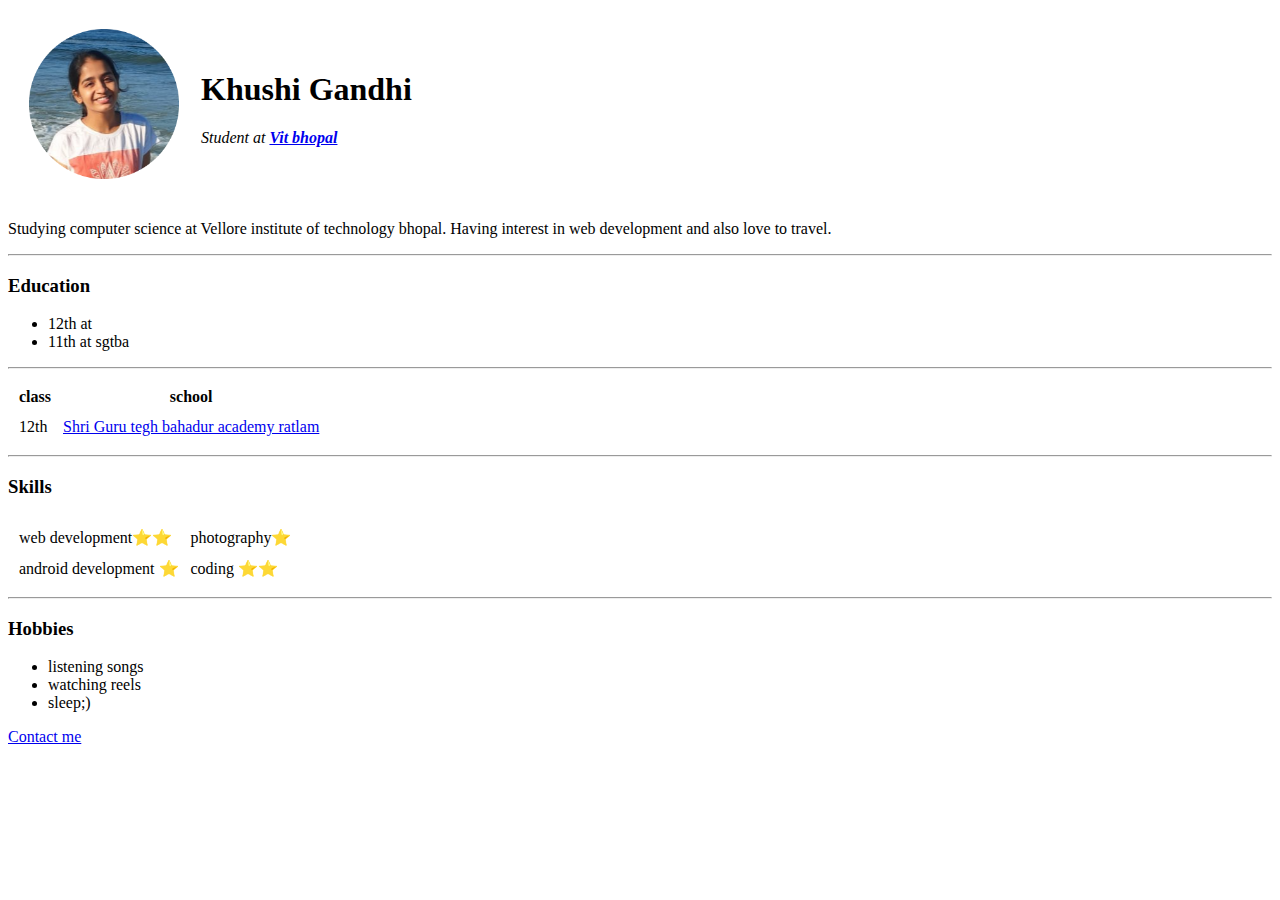
==== index.html @ 9fc25126 "Add initial cv website files" ====
<!DOCTYPE html>
<html lang="en">
<head>
    <meta charset="UTF-8">
    <meta http-equiv="X-UA-Compatible" content="IE=edge">
    <meta name="viewport" content="width=device-width, initial-scale=1.0">
    <title>Khushi's personal site</title>
    <style>
        img{
            height: 150px;
        }
    </style>

</head>
<body>
    <table cellspacing="20">
        <tr>
            <td>

                <img src="khushi.png" alt="">
                
            </td>
            <td>

                <h1>Khushi Gandhi</h1>
                <em>
                    <p>Student at <strong><a href="https://vitbhopal.ac.in/">Vit bhopal</a></strong>  </p>
            
                </em>
            </td>
        </tr>
    </table>
    <p>
        Studying computer science at Vellore institute of technology bhopal. Having interest in web development and also love to travel.
    </p>
    <hr>
    <h3>Education</h3>
    <ul>
        
        
        <li>12th at </a></li>         
        <li>11th at sgtba</li>  
              
               

    </ul>
    <hr>
    <table  cellspacing="10">

        <thead>
            <tr>
                <th>
                    class
                </th>
                <th>
                    school
                </th>
            </tr>
        </thead>
        <tbody>
            <tr>
                <td>
                    12th
                </td>
                <td>
                    <a href="http://www.sgtba.in/" target="_blank">Shri Guru tegh bahadur academy ratlam
                </td>
            </tr>
        </tbody>
    </table>
    <hr>

    <h3>
        Skills
    </h3>
    <table  cellspacing="10">
        <tr>
            <td>
                web development⭐⭐
            </td>
            <td>
                photography⭐
            </td>
        </tr>
        <tr>
            <td>
                android development ⭐
            </td>
            <td>
                coding ⭐⭐
            </td>
        </tr>
    </table>
<hr>
    <h3>Hobbies</h3>
    <ul>
        <li>listening songs</li>        
        <li>watching reels</li> 
        <li>sleep;)</li>       
               

    </ul>
    <a href="contactinfo.html" target="_blank">Contact me</a>

    
</body>
</html>
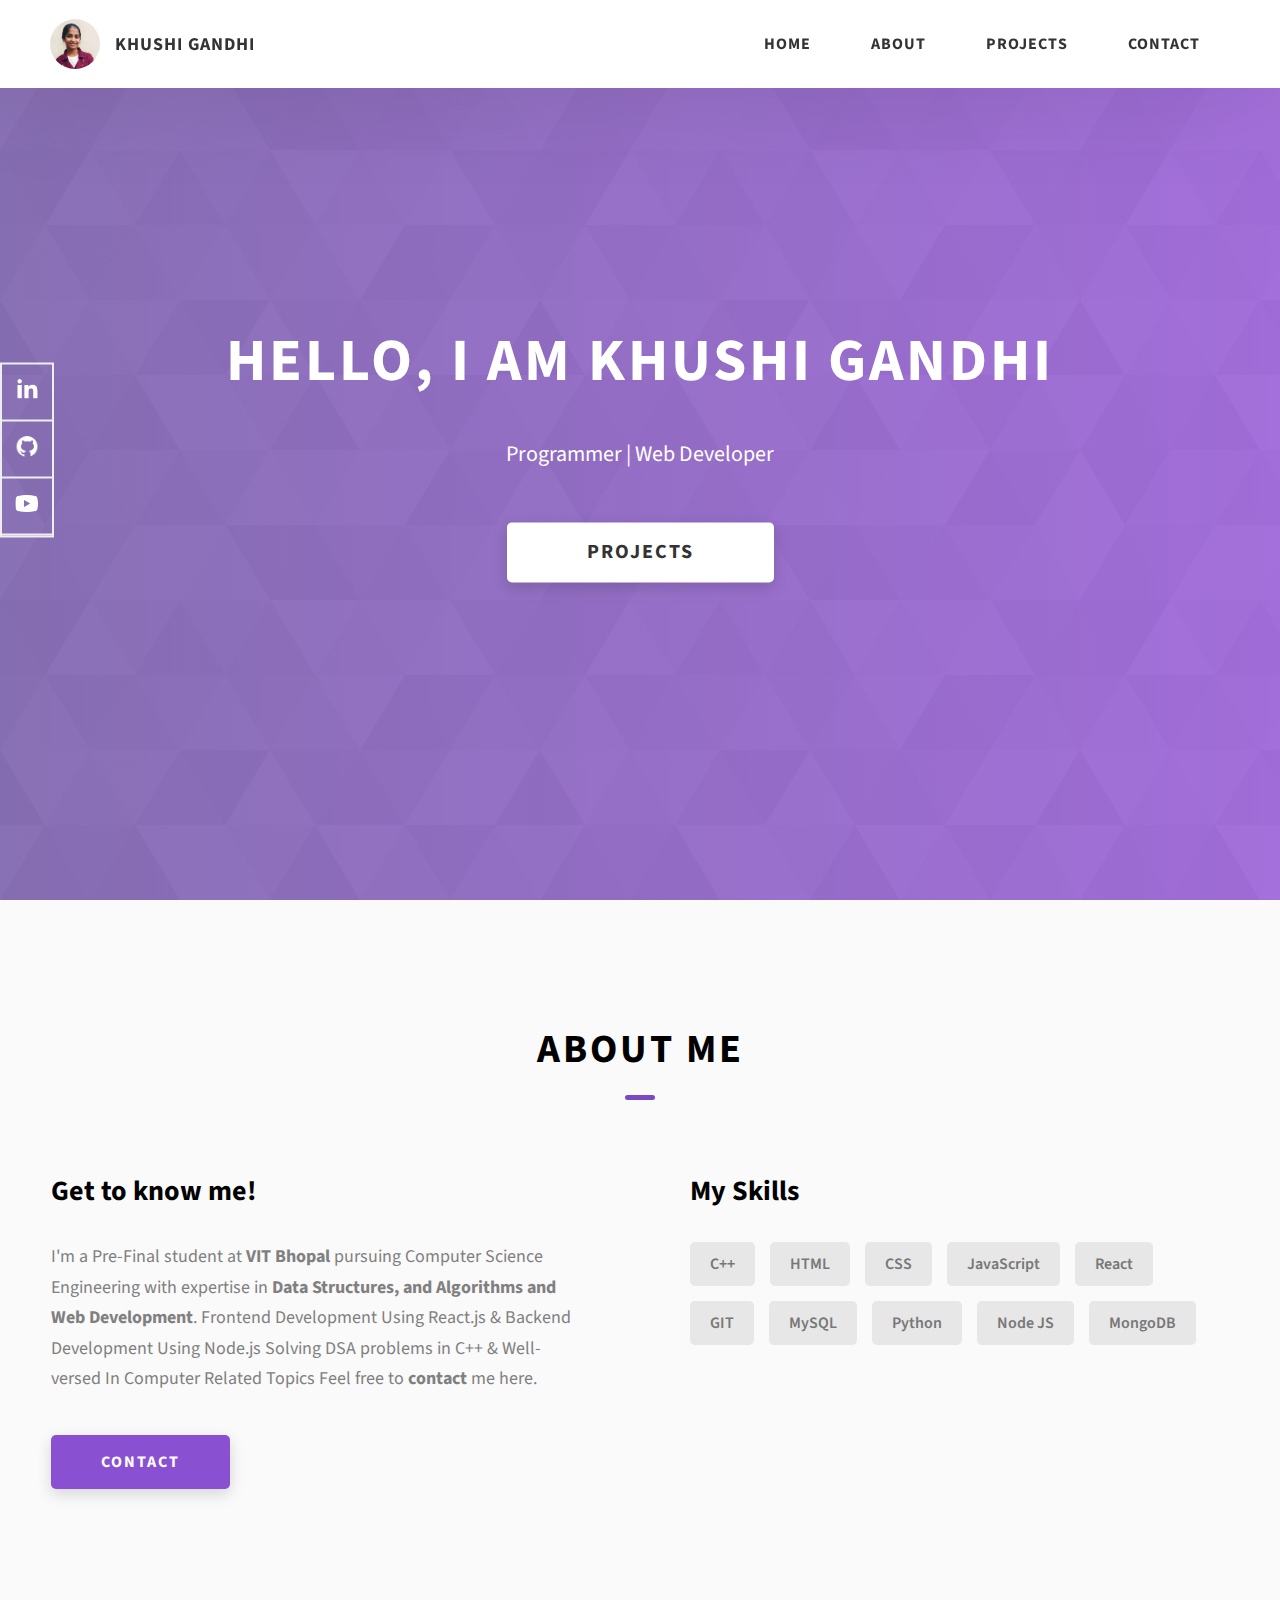
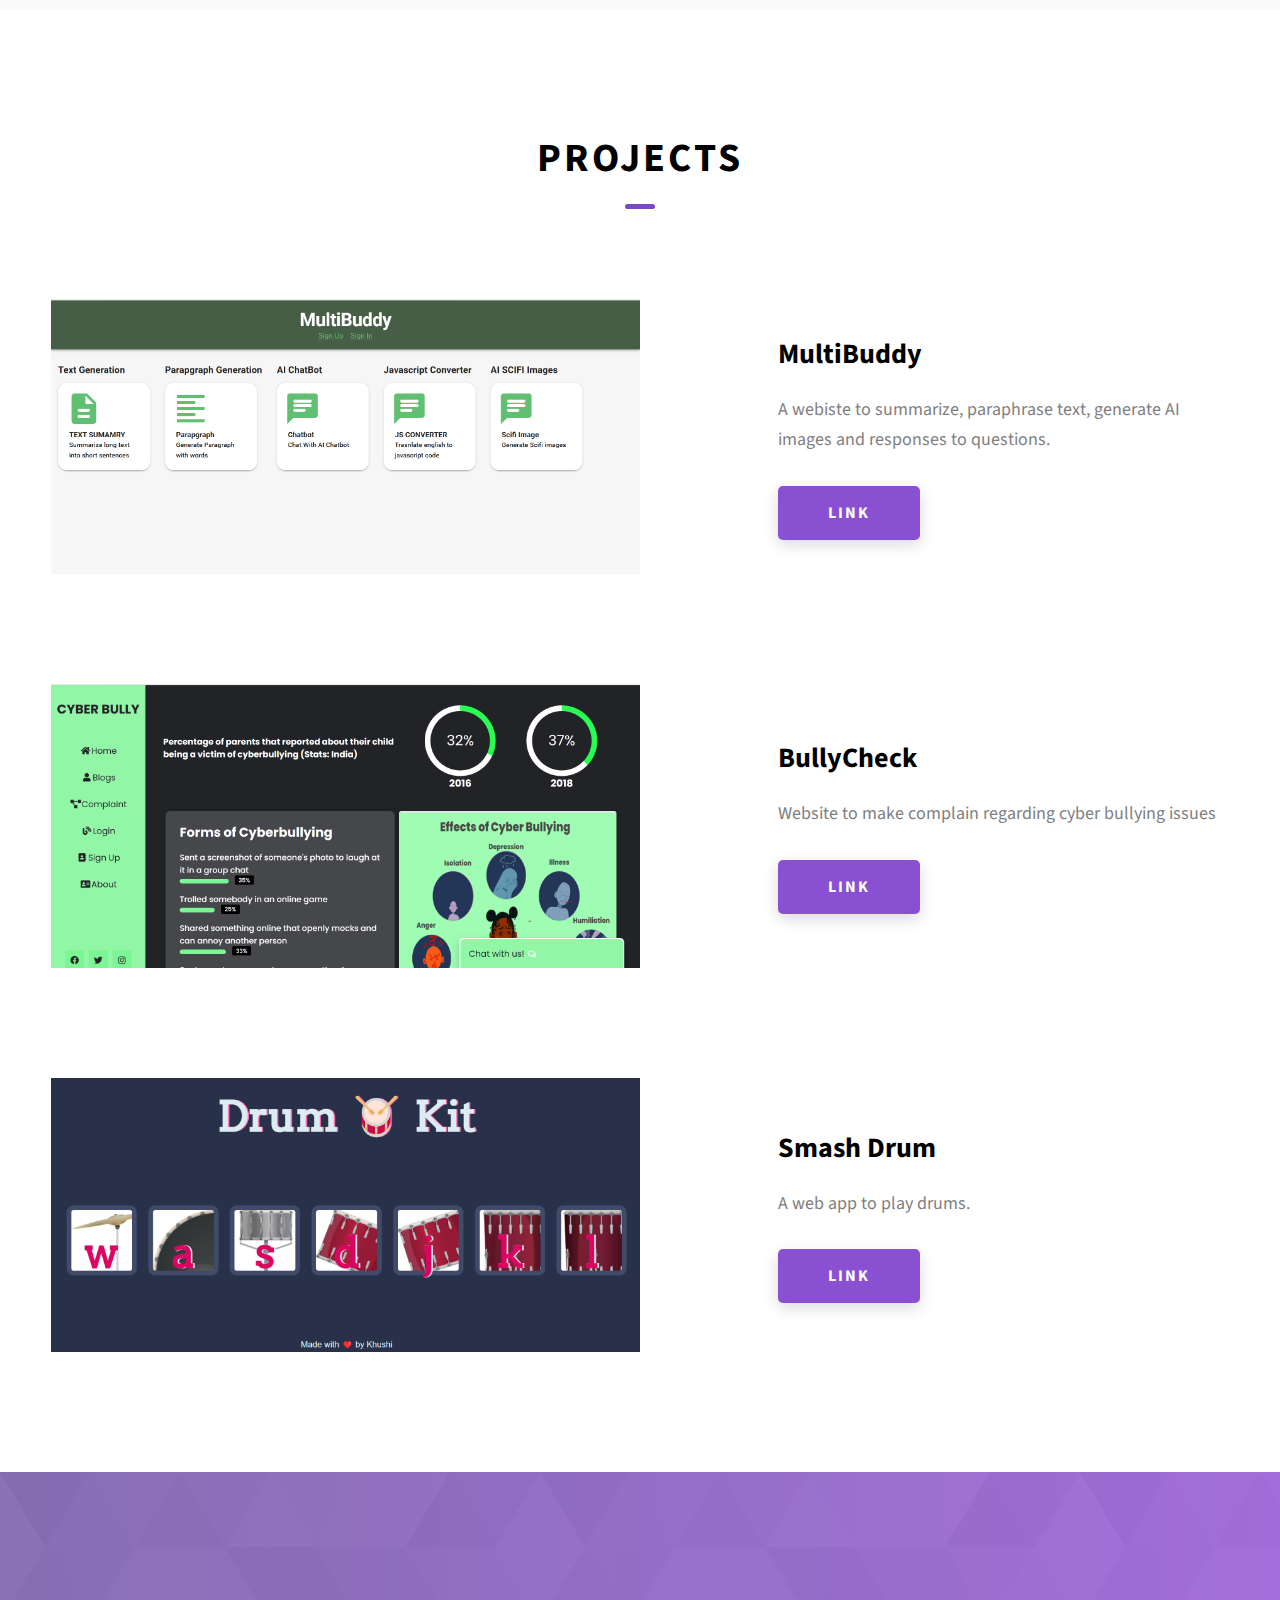
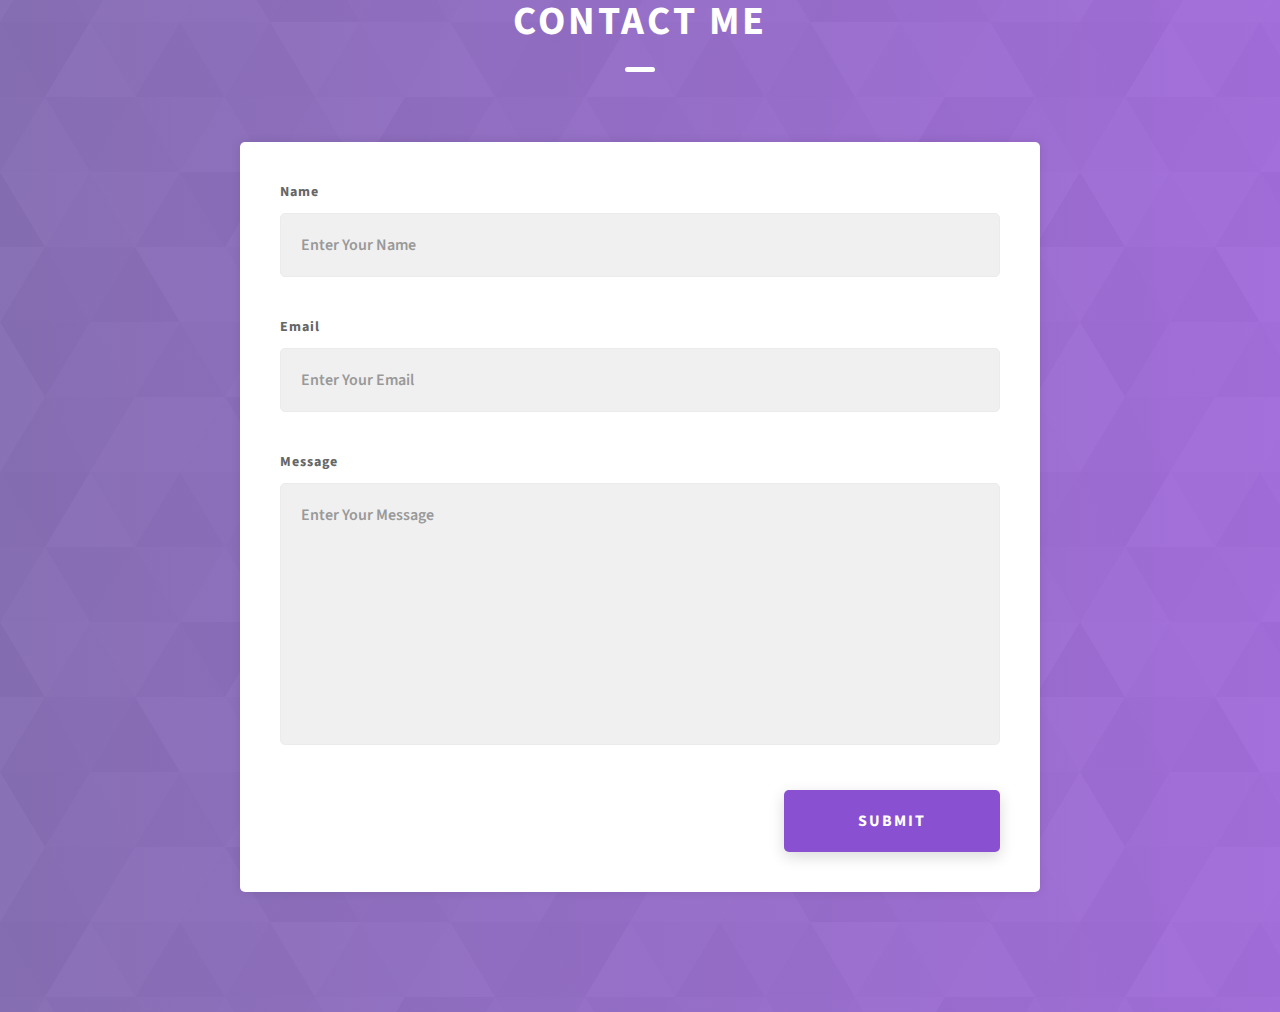
==== commit 72cfcd9d: "." ====
--- a/index.html
+++ b/index.html
@@ -1,107 +1,263 @@
-<!DOCTYPE html>
-<html lang="en">
-<head>
-    <meta charset="UTF-8">
-    <meta http-equiv="X-UA-Compatible" content="IE=edge">
-    <meta name="viewport" content="width=device-width, initial-scale=1.0">
-    <title>Khushi's personal site</title>
-    <style>
-        img{
-            height: 150px;
-        }
-    </style>
-
-</head>
-<body>
-    <table cellspacing="20">
-        <tr>
-            <td>
-
-                <img src="khushi.png" alt="">
-                
-            </td>
-            <td>
-
-                <h1>Khushi Gandhi</h1>
-                <em>
-                    <p>Student at <strong><a href="https://vitbhopal.ac.in/">Vit bhopal</a></strong>  </p>
-            
-                </em>
-            </td>
-        </tr>
-    </table>
-    <p>
-        Studying computer science at Vellore institute of technology bhopal. Having interest in web development and also love to travel.
-    </p>
-    <hr>
-    <h3>Education</h3>
-    <ul>
-        
-        
-        <li>12th at </a></li>         
-        <li>11th at sgtba</li>  
-              
-               
-
-    </ul>
-    <hr>
-    <table  cellspacing="10">
-
-        <thead>
-            <tr>
-                <th>
-                    class
-                </th>
-                <th>
-                    school
-                </th>
-            </tr>
-        </thead>
-        <tbody>
-            <tr>
-                <td>
-                    12th
-                </td>
-                <td>
-                    <a href="http://www.sgtba.in/" target="_blank">Shri Guru tegh bahadur academy ratlam
-                </td>
-            </tr>
-        </tbody>
-    </table>
-    <hr>
-
-    <h3>
-        Skills
-    </h3>
-    <table  cellspacing="10">
-        <tr>
-            <td>
-                web development⭐⭐
-            </td>
-            <td>
-                photography⭐
-            </td>
-        </tr>
-        <tr>
-            <td>
-                android development ⭐
-            </td>
-            <td>
-                coding ⭐⭐
-            </td>
-        </tr>
-    </table>
-<hr>
-    <h3>Hobbies</h3>
-    <ul>
-        <li>listening songs</li>        
-        <li>watching reels</li> 
-        <li>sleep;)</li>       
-               
-
-    </ul>
-    <a href="contactinfo.html" target="_blank">Contact me</a>
-
-    
-</body>
+<!DOCTYPE html>
+<html lang="en">
+
+<head>
+  <meta charset="UTF-8" />
+  <meta name="viewport" content="width=device-width, initial-scale=1.0" />
+  <meta http-equiv="X-UA-Compatible" content="ie=edge" />
+  <title>Khushi Gandhi | Portfolio</title>
+  <meta name="description" content="Portfolio Template for Developer" />
+
+  <link rel="stylesheet" href="css/style.css" />
+
+  <link rel="preconnect" href="https://fonts.googleapis.com" />
+  <link rel="preconnect" href="https://fonts.gstatic.com" crossorigin />
+  <link href="https://fonts.googleapis.com/css2?family=Source+Sans+Pro:wght@400;600;700;900&display=swap"
+    rel="stylesheet" />
+</head>
+
+<body>
+  <header class="header">
+    <div class="header__content">
+      <div class="header__logo-container">
+        <div class="header__logo-img-cont">
+          <img src="./assets/jpeg/khushigandhi.jpg" alt="Logo Image" class="header__logo-img" />
+        </div>
+        <span class="header__logo-sub">Khushi Gandhi</span>
+      </div>
+      <div class="header__main">
+        <ul class="header__links">
+          <li class="header__link-wrapper">
+            <a href="./index.html" class="header__link"> Home </a>
+          </li>
+          <li class="header__link-wrapper">
+            <a href="./index.html#about" class="header__link">About </a>
+          </li>
+          <li class="header__link-wrapper">
+            <a href="./index.html#projects" class="header__link">
+              Projects
+            </a>
+          </li>
+          <li class="header__link-wrapper">
+            <a href="./index.html#contact" class="header__link"> Contact </a>
+          </li>
+        </ul>
+        <div class="header__main-ham-menu-cont">
+          <img src="./assets/svg/ham-menu.svg" alt="hamburger menu" class="header__main-ham-menu" />
+          <img src="./assets/svg/ham-menu-close.svg" alt="hamburger menu close"
+            class="header__main-ham-menu-close d-none" />
+        </div>
+      </div>
+    </div>
+    <div class="header__sm-menu">
+      <div class="header__sm-menu-content">
+        <ul class="header__sm-menu-links">
+          <li class="header__sm-menu-link">
+            <a href="./index.html"> Home </a>
+          </li>
+
+          <li class="header__sm-menu-link">
+            <a href="./index.html#about"> About </a>
+          </li>
+
+          <li class="header__sm-menu-link">
+            <a href="./index.html#projects"> Projects </a>
+          </li>
+
+          <li class="header__sm-menu-link">
+            <a href="./index.html#contact"> Contact </a>
+          </li>
+        </ul>
+      </div>
+    </div>
+  </header>
+  <section class="home-hero">
+    <div class="home-hero__content">
+      <h1 class="heading-primary">Hello, I am Khushi Gandhi</h1>
+      <div class="home-hero__info">
+        <p class="text-primary">
+          Programmer | Web Developer
+        </p>
+      </div>
+      <div class="home-hero__cta">
+        <a href="./#projects" class="btn btn--bg">Projects</a>
+      </div>
+    </div>
+    <div class="home-hero__socials">
+      <div class="home-hero__social">
+        <a href="https://www.linkedin.com/in/khushi-gandhi-56602a213/" class="home-hero__social-icon-link" target="_blank">
+          <img src="./assets/png/linkedin-ico.png" alt="icon" class="home-hero__social-icon" />
+        </a>
+      </div>
+      <div class="home-hero__social">
+        <a href="https://github.com/KhushiGandhi26" class="home-hero__social-icon-link" target="_blank">
+          <img src="./assets/png/github-ico.png" alt="icon" class="home-hero__social-icon" />
+        </a>
+      </div>
+      <div class="home-hero__social">
+        <a href="#" class="home-hero__social-icon-link">
+          <img src="./assets/png/yt-ico.png" alt="icon" class="home-hero__social-icon" />
+        </a>
+      </div>
+
+    </div>
+    
+  </section>
+  <section id="about" class="about sec-pad">
+    <div class="main-container">
+      <h2 class="heading heading-sec heading-sec__mb-med">
+        <span class="heading-sec__main">About Me</span>
+        <!-- <span class="heading-sec__sub">
+           
+        </span> -->
+      </h2>
+      <div class="about__content">
+        <div class="about__content-main">
+          <h3 class="about__content-title">Get to know me!</h3>
+          <div class="about__content-details">
+            <p class="about__content-details-para">
+              I'm a Pre-Final student at <strong>VIT Bhopal</strong> pursuing Computer Science Engineering with expertise in <strong>Data Structures, and Algorithms and Web Development</strong>. Frontend Development Using React.js & Backend Development Using Node.js Solving DSA problems in C++ & Well-versed In Computer Related Topics
+              Feel free to
+              <strong>contact</strong> me here.
+            </p>
+            <!-- <p class="about__content-details-para"></p> -->
+          </div>
+          <a href="./#contact" class="btn btn--med btn--theme dynamicBgClr">Contact</a>
+        </div>
+        <div class="about__content-skills">
+          <h3 class="about__content-title">My Skills</h3>
+          <div class="skills">
+            <div class="skills__skill">C++</div>
+            <div class="skills__skill">HTML</div>
+            <div class="skills__skill">CSS</div>
+            <div class="skills__skill">JavaScript</div>
+            <div class="skills__skill">React</div>
+            <div class="skills__skill">GIT</div>
+            <div class="skills__skill">MySQL</div>
+            <div class="skills__skill">Python</div>
+            <div class="skills__skill">Node JS</div>
+            <div class="skills__skill">MongoDB</div>
+          </div>
+        </div>
+      </div>
+    </div>
+  </section>
+  <section id="projects" class="projects sec-pad">
+    <div class="main-container">
+      <h2 class="heading heading-sec heading-sec__mb-bg">
+        <span class="heading-sec__main">Projects</span>
+      </h2>
+
+      <div class="projects__content">
+        <div class="projects__row">
+          <div class="projects__row-img-cont">
+            <img src="./assets/png/multi-buddy.png" alt="Software Screenshot" class="projects__row-img"
+              loading="lazy" />
+          </div>
+          <div class="projects__row-content">
+            <h3 class="projects__row-content-title">MultiBuddy</h3>
+            <p class="projects__row-content-desc">
+              A webiste to summarize, paraphrase text, generate AI images and responses to questions.
+            </p>
+            <a href="https://github.com/KhushiGandhi26/Multi-Buddy" class="btn btn--med btn--theme dynamicBgClr" target="_blank">Link</a>
+          </div>
+        </div>
+        <div class="projects__row">
+          <div class="projects__row-img-cont">
+            <img src="./assets/png/cyberbully.png" alt="Software Screenshot" class="projects__row-img"
+              loading="lazy" />
+          </div>
+          <div class="projects__row-content">
+            <h3 class="projects__row-content-title">BullyCheck</h3>
+            <p class="projects__row-content-desc">
+              Website to make complain regarding cyber bullying issues
+            </p>
+            <a href="https://github.com/KhushiGandhi26/BullyCheck-Portal" class="btn btn--med btn--theme dynamicBgClr" target="_blank">Link</a>
+          </div>
+        </div>
+        <div class="projects__row">
+          <div class="projects__row-img-cont">
+            <img src="./assets/png/smashdrum.png" alt="Software Screenshot" class="projects__row-img"
+              loading="lazy" />
+          </div>
+          <div class="projects__row-content">
+            <h3 class="projects__row-content-title">Smash Drum</h3>
+            <p class="projects__row-content-desc">
+              A web app to play drums.
+            </p>
+            <a href="https://github.com/KhushiGandhi26/SmashDrum" class="btn btn--med btn--theme dynamicBgClr" target="_blank">Link</a>
+          </div>
+        </div>
+      </div>
+    </div>
+  </section>
+  <section id="contact" class="contact sec-pad dynamicBg">
+    <div class="main-container">
+      <h2 class="heading heading-sec heading-sec__mb-med">
+        <span class="heading-sec__main heading-sec__main--lt">Contact Me</span>
+        <!-- <span class="heading-sec__sub heading-sec__sub--lt">
+          
+        </span> -->
+      </h2>
+      <div class="contact__form-container">
+        <form action="#" class="contact__form">
+          <div class="contact__form-field">
+            <label class="contact__form-label" for="name">Name</label>
+            <input required placeholder="Enter Your Name" type="text" class="contact__form-input" name="name"
+              id="name" />
+          </div>
+          <div class="contact__form-field">
+            <label class="contact__form-label" for="email">Email</label>
+            <input required placeholder="Enter Your Email" type="text" class="contact__form-input" name="email"
+              id="email" />
+          </div>
+          <div class="contact__form-field">
+            <label class="contact__form-label" for="message">Message</label>
+            <textarea required cols="30" rows="10" class="contact__form-input" placeholder="Enter Your Message"
+              name="message" id="message"></textarea>
+          </div>
+          <button type="submit" class="btn btn--theme contact__btn">
+            Submit
+          </button>
+        </form>
+      </div>
+    </div>
+  </section>
+  <!-- <footer class="main-footer">
+    <div class="main-container">
+      <div class="main-footer__upper">
+        <div class="main-footer__row main-footer__row-1">
+          <h2 class="heading heading-sm main-footer__heading-sm">
+            <span>Social</span>
+          </h2>
+          <div class="main-footer__social-cont">
+            <a target="_blank" rel="noreferrer" href="#">
+              <img class="main-footer__icon" src="./assets/png/linkedin-ico.png" alt="icon" />
+            </a>
+            <a target="_blank" rel="noreferrer" href="#">
+              <img class="main-footer__icon" src="./assets/png/github-ico.png" alt="icon" />
+            </a>
+            <a target="_blank" rel="noreferrer" href="#">
+              <img class="main-footer__icon" src="./assets/png/twitter-ico.png" alt="icon" />
+            </a>
+            <a target="_blank" rel="noreferrer" href="#">
+              <img class="main-footer__icon" src="./assets/png/yt-ico.png" alt="icon" />
+            </a>
+            <a target="_blank" rel="noreferrer" href="#">
+              <img class="main-footer__icon main-footer__icon--mr-none" src="./assets/png/insta-ico.png" alt="icon" />
+            </a>
+          </div>
+        </div>
+        <div class="main-footer__row main-footer__row-2">
+          <h4 class="heading heading-sm text-lt">Khushi Gandhi</h4>
+          <p class="main-footer__short-desc">
+          </p>
+        </div>
+      </div>
+    </div>
+  </footer> -->
+
+  <script src="./index.js"></script>
+</body>
+
 </html>--- a/css/style.css
+++ b/css/style.css
@@ -0,0 +1,708 @@
+/*
+0 - 600px:      Phone
+600 - 900px:    Tablet portrait
+900 - 1200px:   Tablet landscape
+[1200 - 1800] is where our normal styles apply
+1800px + :      Big desktop
+$breakpoint arguement choices:
+- phone
+- tab-port
+- tab-land
+- big-desktop
+
+Inside media queries 1em is always 16px i.e 1em = 16px at every screen size only inside media queries
+*/
+*,
+*::after,
+*::before {
+  margin: 0;
+  padding: 0;
+  box-sizing: inherit;
+  font-family: inherit; }
+
+html {
+  font-size: 62.5%;
+  scroll-behavior: smooth; }
+  @media only screen and (max-width: 75em) {
+    html {
+      font-size: 59%; } }
+  @media only screen and (max-width: 56.25em) {
+    html {
+      font-size: 56%; } }
+  @media only screen and (min-width: 112.5em) {
+    html {
+      font-size: 65%; } }
+
+body {
+  box-sizing: border-box;
+  position: relative;
+  line-height: 1.5;
+  font-family: sans-serif;
+  overflow-x: hidden;
+  overflow-y: scroll;
+  font-family: 'Source Sans Pro', sans-serif; }
+
+a {
+  text-decoration: none;
+  color: inherit; }
+
+li {
+  list-style: none; }
+
+input:focus,
+button:focus,
+a:focus,
+textarea:focus {
+  outline: none; }
+
+button {
+  border: none;
+  cursor: pointer; }
+
+textarea {
+  resize: none; }
+
+.heading-primary {
+  font-size: 6rem;
+  text-transform: uppercase;
+  letter-spacing: 3px;
+  text-align: center; }
+  @media only screen and (max-width: 37.5em) {
+    .heading-primary {
+      font-size: 4.5rem; } }
+
+.heading-sec__mb-bg {
+  margin-bottom: 11rem; }
+  @media only screen and (max-width: 56.25em) {
+    .heading-sec__mb-bg {
+      margin-bottom: 8rem; } }
+
+.heading-sec__mb-med {
+  margin-bottom: 9rem; }
+  @media only screen and (max-width: 56.25em) {
+    .heading-sec__mb-med {
+      margin-bottom: 8rem; } }
+
+.heading-sec__main {
+  display: block;
+  font-size: 4rem;
+  text-transform: uppercase;
+  letter-spacing: 1px;
+  letter-spacing: 3px;
+  text-align: center;
+  margin-bottom: 3.5rem;
+  position: relative; }
+  .heading-sec__main--lt {
+    color: #fff; }
+    .heading-sec__main--lt::after {
+      content: '';
+      background: #fff !important; }
+  .heading-sec__main::after {
+    content: '';
+    position: absolute;
+    top: calc(100% + 1.5rem);
+    height: 5px;
+    width: 3rem;
+    background: #7a49c4;
+    left: 50%;
+    transform: translateX(-50%);
+    border-radius: 5px; }
+    @media only screen and (max-width: 37.5em) {
+      .heading-sec__main::after {
+        top: calc(100% + 1.2rem); } }
+
+.heading-sec__sub {
+  display: block;
+  text-align: center;
+  color: #777;
+  font-size: 2rem;
+  font-weight: 500;
+  max-width: 80rem;
+  margin: auto;
+  line-height: 1.6; }
+  @media only screen and (max-width: 37.5em) {
+    .heading-sec__sub {
+      font-size: 1.8rem; } }
+  .heading-sec__sub--lt {
+    color: #eee; }
+
+.heading-sm {
+  font-size: 2.2rem;
+  text-transform: uppercase;
+  letter-spacing: 1px; }
+
+.main-container {
+  max-width: 120rem;
+  margin: auto;
+  width: 92%; }
+
+.btn {
+  background: #fff;
+  color: #333;
+  text-transform: uppercase;
+  letter-spacing: 2px;
+  display: inline-block;
+  font-weight: 700;
+  border-radius: 5px;
+  box-shadow: 0 5px 15px 0 rgba(0, 0, 0, 0.15);
+  transition: transform .3s; }
+  .btn:hover {
+    transform: translateY(-3px); }
+  .btn--bg {
+    padding: 1.5rem 8rem;
+    font-size: 2rem; }
+  .btn--med {
+    padding: 1.5rem 5rem;
+    font-size: 1.6rem; }
+  .btn--theme {
+    background: #8a50d2;
+    color: #fff; }
+  .btn--theme-inv {
+    color: #0062b9;
+    background: #fff;
+    border: 2px solid #0062b9;
+    box-shadow: none;
+    padding: calc(1.5rem - 2px) calc(5rem - 2px); }
+
+.sec-pad {
+  padding: 12rem 0; }
+  @media only screen and (max-width: 56.25em) {
+    .sec-pad {
+      padding: 8rem 0; } }
+
+.text-primary {
+  color: #fff;
+  font-size: 2.2rem;
+  text-align: center;
+  width: 100%;
+  line-height: 1.6; }
+  @media only screen and (max-width: 37.5em) {
+    .text-primary {
+      font-size: 2rem; } }
+
+.d-none {
+  display: none; }
+/* rgba(0, 98, 185, 0.8), rgba(0, 98, 185, 0.8) */
+.home-hero {
+  color: #fff;
+  background: linear-gradient(to right, rgba(108, 78, 163, 0.8), rgba(141, 76, 210, 0.8)), url(../../assets/svg/common-bg.svg);
+  background-position: center;
+  height: 100vh;
+  min-height: 50rem;
+  max-height: 100rem;
+  position: relative; }
+  @media only screen and (max-width: 37.5em) {
+    .home-hero {
+      height: unset;
+      min-height: unset; } }
+  .home-hero__socials {
+    position: absolute;
+    top: 50%;
+    border: 2px solid #eee;
+    border-left: 2px solid #eee;
+    transform: translateY(-50%); }
+    @media only screen and (max-width: 56.25em) {
+      .home-hero__socials {
+        display: none; } }
+  .home-hero__mouse-scroll-cont {
+    position: absolute;
+    bottom: 4%;
+    left: 50%;
+    transform: translateX(-50%); }
+    @media only screen and (max-width: 37.5em) {
+      .home-hero__mouse-scroll-cont {
+        display: none; } }
+  .home-hero__social {
+    width: 5rem; }
+  .home-hero__social-icon-link {
+    width: 100%;
+    display: block;
+    padding: 1.2rem;
+    border-bottom: 2px solid #eee;
+    transition: background .3s; }
+    .home-hero__social-icon-link:hover {
+      background: rgba(255, 255, 255, 0.1); }
+    .home-hero__social-icon-link--bd-none {
+      border-bottom: 0; }
+  .home-hero__social-icon {
+    width: 100%; }
+  .home-hero__content {
+    position: absolute;
+    top: 50%;
+    left: 50%;
+    transform: translate(-50%, -50%);
+    max-width: 90rem;
+    width: 92%; }
+    @media only screen and (max-width: 37.5em) {
+      .home-hero__content {
+        padding: 19rem 0 13rem 0;
+        margin: auto;
+        position: static;
+        transform: translate(0, 0); } }
+  .home-hero__info {
+    margin: 3rem auto 0 auto;
+    max-width: 80rem; }
+  .home-hero__cta {
+    margin-top: 5rem;
+    text-align: center; }
+
+.about {
+  background: #fafafa; }
+  .about__content {
+    display: grid;
+    grid-template-columns: 1fr 1fr;
+    grid-gap: 10rem; }
+    @media only screen and (max-width: 56.25em) {
+      .about__content {
+        grid-template-columns: 1fr;
+        grid-gap: 8rem; } }
+    .about__content-title {
+      font-weight: 700;
+      font-size: 2.8rem;
+      margin-bottom: 3rem; }
+      @media only screen and (max-width: 37.5em) {
+        .about__content-title {
+          font-size: 2.4rem; } }
+    .about__content-details-para {
+      font-size: 1.8rem;
+      color: grey;
+      max-width: 60rem;
+      line-height: 1.7;
+      margin-bottom: 1rem; }
+      .about__content-details-para--hl {
+        font-weight: 700;
+        margin: 0 3px; }
+      .about__content-details-para:last-child {
+        margin-bottom: 4rem; }
+
+.projects__row {
+  display: grid;
+  grid-template-columns: 1.5fr 1fr;
+  grid-gap: 5rem;
+  margin-bottom: 11rem; }
+  @media only screen and (max-width: 56.25em) {
+    .projects__row {
+      grid-template-columns: 1fr;
+      grid-gap: 2rem;
+      margin-bottom: 8rem; } }
+  @media only screen and (max-width: 56.25em) {
+    .projects__row {
+      text-align: center; } }
+  .projects__row:last-child {
+    margin-bottom: 0; }
+  .projects__row-img-cont {
+    overflow: hidden; }
+  .projects__row-img {
+    width: 87%;
+    display: block;
+    object-fit: cover; }
+  .projects__row-content {
+    padding: 2rem 0;
+    display: flex;
+    justify-content: center;
+    flex-direction: column;
+    align-items: flex-start; }
+    @media only screen and (max-width: 56.25em) {
+      .projects__row-content {
+        align-items: center; } }
+    .projects__row-content-title {
+      font-weight: 700;
+      font-size: 2.8rem;
+      margin-bottom: 2rem; }
+      @media only screen and (max-width: 37.5em) {
+        .projects__row-content-title {
+          font-size: 2.4rem; } }
+    .projects__row-content-desc {
+      font-size: 1.8rem;
+      color: grey;
+      max-width: 60rem;
+      line-height: 1.7;
+      margin-bottom: 3rem; }
+      @media only screen and (max-width: 37.5em) {
+        .projects__row-content-desc {
+          font-size: 1.7rem; } }
+
+.contact {
+  background: linear-gradient(to right, rgba(108, 78, 163, 0.8), rgba(141, 76, 210, 0.8)), url(../../assets/svg/common-bg.svg);
+  background-size: cover;
+  background-position: center; }
+  .contact__form-container {
+    box-shadow: 0 0 10px rgba(0, 0, 0, 0.1);
+    background: white;
+    padding: 4rem;
+    margin-top: 6rem;
+    max-width: 80rem;
+    text-align: right;
+    width: 95%;
+    border-radius: 5px;
+    margin: 5rem auto 0 auto; }
+    @media only screen and (max-width: 37.5em) {
+      .contact__form-container {
+        padding: 3rem; } }
+  .contact__form-field {
+    margin-bottom: 4rem; }
+    @media only screen and (max-width: 37.5em) {
+      .contact__form-field {
+        margin-bottom: 3rem; } }
+  .contact__form-label {
+    color: #666;
+    font-size: 1.4rem;
+    letter-spacing: 1px;
+    font-weight: 700;
+    margin-bottom: 1rem;
+    display: block;
+    text-align: left; }
+  .contact__form-input {
+    color: #333;
+    padding: 2rem;
+    width: 100%;
+    border: 1px solid #ebebeb;
+    font-size: 1.6rem;
+    letter-spacing: 0px;
+    background: #f0f0f0;
+    border-radius: 5px;
+    font-weight: 600;
+    /* Code for Modern Browsers */
+    /* Code for WebKit, Blink, Edge */
+    /* Code for Internet Explorer 10-11 */
+    /* Code for Microsoft Edge */
+    /* Code for Mozilla Firefox 4 to 18 */
+    /* Code for Mozilla Firefox 19+ */ }
+    .contact__form-input::placeholder {
+      color: #999;
+      font-weight: 600;
+      font-size: 1.6rem; }
+    .contact__form-input::-webkit-input-placeholder {
+      color: #999;
+      font-weight: 600;
+      font-size: 1.6rem; }
+    .contact__form-input:-ms-input-placeholder {
+      color: #999;
+      font-weight: 600;
+      font-size: 1.6rem; }
+    .contact__form-input::-ms-input-placeholder {
+      color: #999;
+      font-weight: 600;
+      font-size: 1.6rem; }
+    .contact__form-input:-moz-placeholder {
+      opacity: 1;
+      color: #999;
+      font-weight: 600;
+      font-size: 1.6rem; }
+    .contact__form-input::-moz-placeholder {
+      opacity: 1;
+      color: #999;
+      font-weight: 600;
+      font-size: 1.6rem; }
+  .contact__btn {
+    width: 30%;
+    padding: 2rem 4rem;
+    font-size: 1.6rem; }
+    @media only screen and (max-width: 37.5em) {
+      .contact__btn {
+        width: 100%; } }
+
+.project-cs-hero {
+  color: #fff;
+  background: linear-gradient(to right, rgba(108, 78, 163, 0.8), rgba(141, 76, 210, 0.8)), url(../../assets/svg/common-bg.svg);
+  background-size: cover;
+  background-position: center;
+  position: relative; }
+  @media only screen and (max-width: 37.5em) {
+    .project-cs-hero {
+      height: unset;
+      min-height: unset; } }
+  .project-cs-hero__content {
+    padding: 25rem 0 17rem 0;
+    max-width: 90rem;
+    width: 92%;
+    margin: auto; }
+    @media only screen and (max-width: 37.5em) {
+      .project-cs-hero__content {
+        padding: 19rem 0 13rem 0;
+        margin: auto;
+        position: static;
+        transform: translate(0, 0); } }
+  .project-cs-hero__info {
+    margin: 3rem auto 0 auto;
+    max-width: 80rem; }
+  .project-cs-hero__cta {
+    margin-top: 5rem;
+    text-align: center; }
+
+.project-details__content {
+  padding: 8rem 0;
+  max-width: 90rem;
+  margin: auto; }
+  .project-details__content-title {
+    font-weight: 700;
+    font-size: 2.8rem;
+    margin-bottom: 3rem; }
+    @media only screen and (max-width: 37.5em) {
+      .project-details__content-title {
+        font-size: 2.4rem; } }
+
+.project-details__showcase-img-cont {
+  width: 100%;
+  margin-bottom: 6rem; }
+
+.project-details__showcase-img {
+  width: 100%; }
+
+.project-details__content-main {
+  width: 100%;
+  max-width: 70rem;
+  margin: auto; }
+
+.project-details__desc {
+  margin: 0 0 7rem 0; }
+  .project-details__desc-para {
+    font-size: 1.8rem;
+    line-height: 1.7;
+    color: grey;
+    margin-bottom: 2rem; }
+
+.project-details__tools-used {
+  margin: 0 0 7rem 0; }
+  .project-details__tools-used-list {
+    display: flex;
+    flex-wrap: wrap; }
+  .project-details__tools-used-item {
+    padding: 1rem 2rem;
+    margin-bottom: 1.5rem;
+    margin-right: 1.5rem;
+    font-size: 1.6rem;
+    background: rgba(153, 153, 153, 0.2);
+    border-radius: 5px;
+    font-weight: 600;
+    color: #777; }
+
+.project-details__links {
+  margin: 0 0; }
+  .project-details__links-btn {
+    margin-right: 2rem; }
+    @media only screen and (max-width: 37.5em) {
+      .project-details__links-btn {
+        margin-right: 0;
+        width: 70%;
+        margin-bottom: 2rem;
+        text-align: center; } }
+    .project-details__links-btn:last-child {
+      margin: 0; }
+      @media only screen and (max-width: 37.5em) {
+        .project-details__links-btn:last-child {
+          margin: 0; } }
+
+.header {
+  position: fixed;
+  width: 100%;
+  z-index: 1000;
+  background: #000;
+  background: #fff;
+  box-shadow: 0 10px 100px rgba(0, 0, 0, 0.1); }
+  .header__content {
+    display: flex;
+    align-items: center;
+    justify-content: space-between;
+    padding: 1rem 5rem; }
+    @media only screen and (max-width: 56.25em) {
+      .header__content {
+        padding: 0 2rem; } }
+  .header__logo-container {
+    display: flex;
+    align-items: center;
+    cursor: pointer;
+    color: #333;
+    transition: color .3s; }
+    .header__logo-container:hover {
+      color: #745ad2; }
+  .header__logo-img-cont {
+    width: 5rem;
+    height: 5rem;
+    border-radius: 50px;
+    overflow: hidden;
+    margin-right: 1.5rem;
+    background: #0062b9; }
+    @media only screen and (max-width: 56.25em) {
+      .header__logo-img-cont {
+        width: 4.5rem;
+        height: 4.5rem;
+        margin-right: 1.2rem; } }
+  .header__logo-img {
+    width: 100%;
+    height: 100%;
+    object-fit: cover;
+    object-position: center;
+    display: block; }
+  .header__logo-sub {
+    font-size: 1.8rem;
+    text-transform: uppercase;
+    font-weight: 700;
+    letter-spacing: 1px; }
+  .header__links {
+    display: flex; }
+    @media only screen and (max-width: 37.5em) {
+      .header__links {
+        display: none; } }
+  .header__link {
+    padding: 2.2rem 3rem;
+    display: inline-block;
+    font-size: 1.6rem;
+    color: #333;
+    text-transform: uppercase;
+    letter-spacing: 1px;
+    font-weight: 700;
+    transition: color .3s; }
+    .header__link:hover {
+      color: #745ad2; }
+    @media only screen and (max-width: 56.25em) {
+      .header__link {
+        padding: 3rem 1.8rem;
+        font-size: 1.5rem; } }
+  .header__main-ham-menu-cont {
+    display: none;
+    width: 3rem;
+    padding: 2.2rem 0; }
+    @media only screen and (max-width: 37.5em) {
+      .header__main-ham-menu-cont {
+        display: block; } }
+  .header__main-ham-menu {
+    width: 100%; }
+  .header__main-ham-menu-close {
+    width: 100%; }
+  .header__sm-menu {
+    background: #fff;
+    position: absolute;
+    width: 100%;
+    top: 100%;
+    visibility: hidden;
+    opacity: 0;
+    transition: all .3s;
+    box-shadow: 0px 5px 5px 0px rgba(0, 0, 0, 0.1);
+    -webkit-box-shadow: 0px 5px 5px 0px rgba(0, 0, 0, 0.1);
+    -moz-box-shadow: 0px 5px 5px 0px rgba(0, 0, 0, 0.1); }
+    .header__sm-menu--active {
+      visibility: hidden;
+      opacity: 0; }
+      @media only screen and (max-width: 37.5em) {
+        .header__sm-menu--active {
+          visibility: visible;
+          opacity: 1; } }
+  .header__sm-menu-link a {
+    display: block;
+    text-decoration: none;
+    padding: 2.5rem 3rem;
+    font-size: 1.6rem;
+    color: #333;
+    text-align: right;
+    border-bottom: 1px solid #eee;
+    font-weight: 700;
+    text-transform: uppercase;
+    letter-spacing: 2px;
+    transition: color .3s; }
+    .header__sm-menu-link a:hover {
+      color: #745ad2; }
+  .header__sm-menu-link:first-child a {
+    border-top: 1px solid #eee; }
+  .header__sm-menu-link-last {
+    border-bottom: 0; }
+
+.main-footer {
+  background: #000;
+  color: #fff; }
+  .main-footer__upper {
+    display: flex;
+    justify-content: space-between;
+    padding: 8rem 0; }
+    @media only screen and (max-width: 56.25em) {
+      .main-footer__upper {
+        padding: 6rem 0; } }
+    @media only screen and (max-width: 37.5em) {
+      .main-footer__upper {
+        display: block; } }
+  .main-footer__row-1 {
+    order: 2; }
+    @media only screen and (max-width: 56.25em) {
+      .main-footer__row-1 {
+        margin-bottom: 5rem; } }
+  .main-footer__row-2 {
+    width: 40%;
+    order: 1;
+    max-width: 50rem; }
+    @media only screen and (max-width: 56.25em) {
+      .main-footer__row-2 {
+        width: 100%; } }
+  .main-footer__short-desc {
+    margin-top: 2rem;
+    color: #eee;
+    font-size: 1.5rem;
+    line-height: 1.7; }
+  .main-footer__social-cont {
+    margin-top: 2rem; }
+  .main-footer__icon {
+    margin-right: 1rem;
+    width: 2.5rem; }
+    .main-footer__icon--mr-none {
+      margin-right: 0; }
+  .main-footer__lower {
+    padding: 4rem 0;
+    border-top: 1px solid #444;
+    color: #eee;
+    font-size: 1.2rem;
+    text-align: left;
+    text-align: center; }
+    .main-footer__lower a {
+      text-decoration: underline;
+      font-weight: bold;
+      margin-left: 2px; }
+    @media only screen and (max-width: 56.25em) {
+      .main-footer__lower {
+        padding: 3.5rem 0; } }
+
+.skills {
+  display: flex;
+  flex-wrap: wrap; }
+  .skills__skill {
+    padding: 1rem 2rem;
+    margin-bottom: 1.5rem;
+    margin-right: 1.5rem;
+    font-size: 1.6rem;
+    background: rgba(153, 153, 153, 0.2);
+    border-radius: 5px;
+    font-weight: 600;
+    color: #777; }
+  .skills__skill:hover{
+    background-color: #745ad2;
+    color: black ;
+  }
+
+.mouse {
+  width: 25px;
+  height: 40px;
+  border: 2px solid #eee;
+  border-radius: 60px;
+  position: relative;
+  overflow: hidden; }
+  .mouse::before {
+    content: '';
+    width: 5px;
+    height: 5px;
+    position: absolute;
+    top: 7px;
+    left: 50%;
+    transform: translateX(-50%);
+    background-color: #eee;
+    border-radius: 50%;
+    opacity: 1;
+    animation: wheel 1.3s infinite;
+    -webkit-animation: wheel 1.3s infinite; }
+
+@keyframes wheel {
+  to {
+    opacity: 0;
+    top: 27px; } }
+
+@-webkit-keyframes wheel {
+  to {
+    opacity: 0;
+    top: 27px; } }
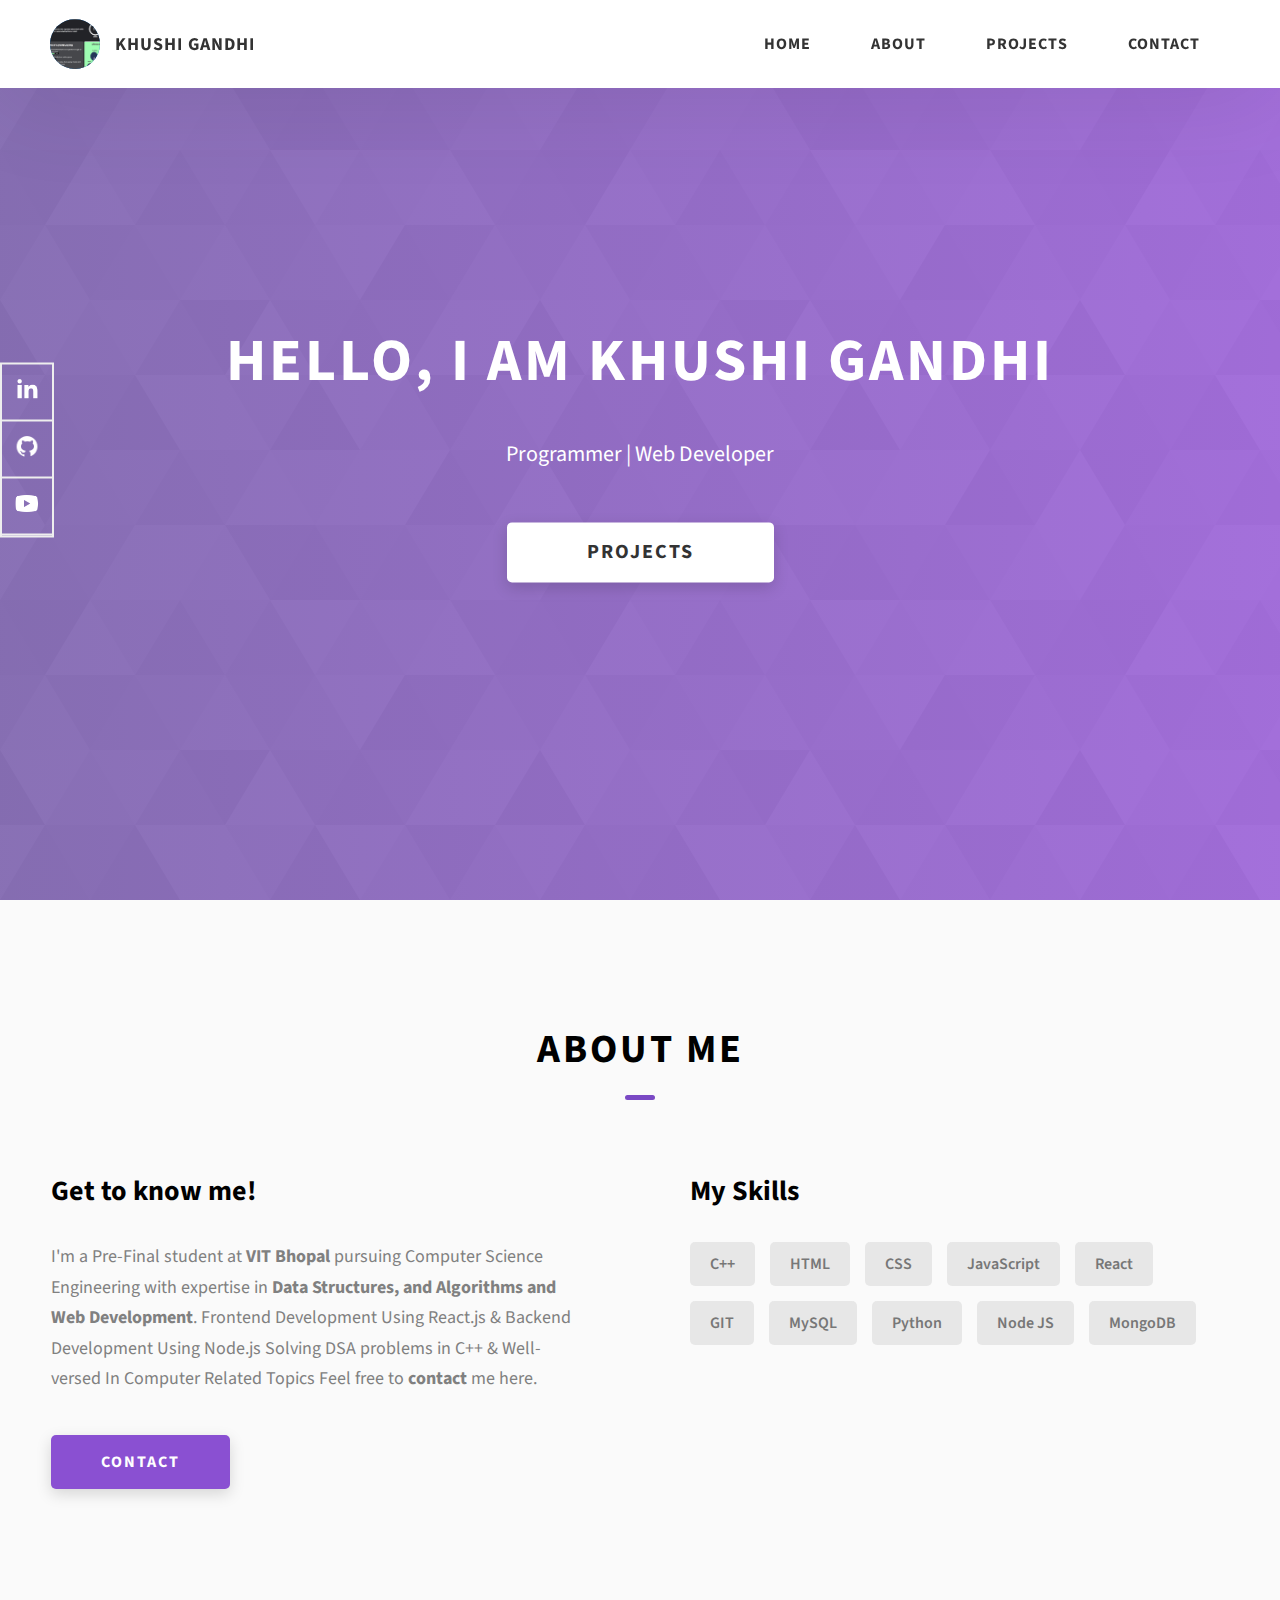
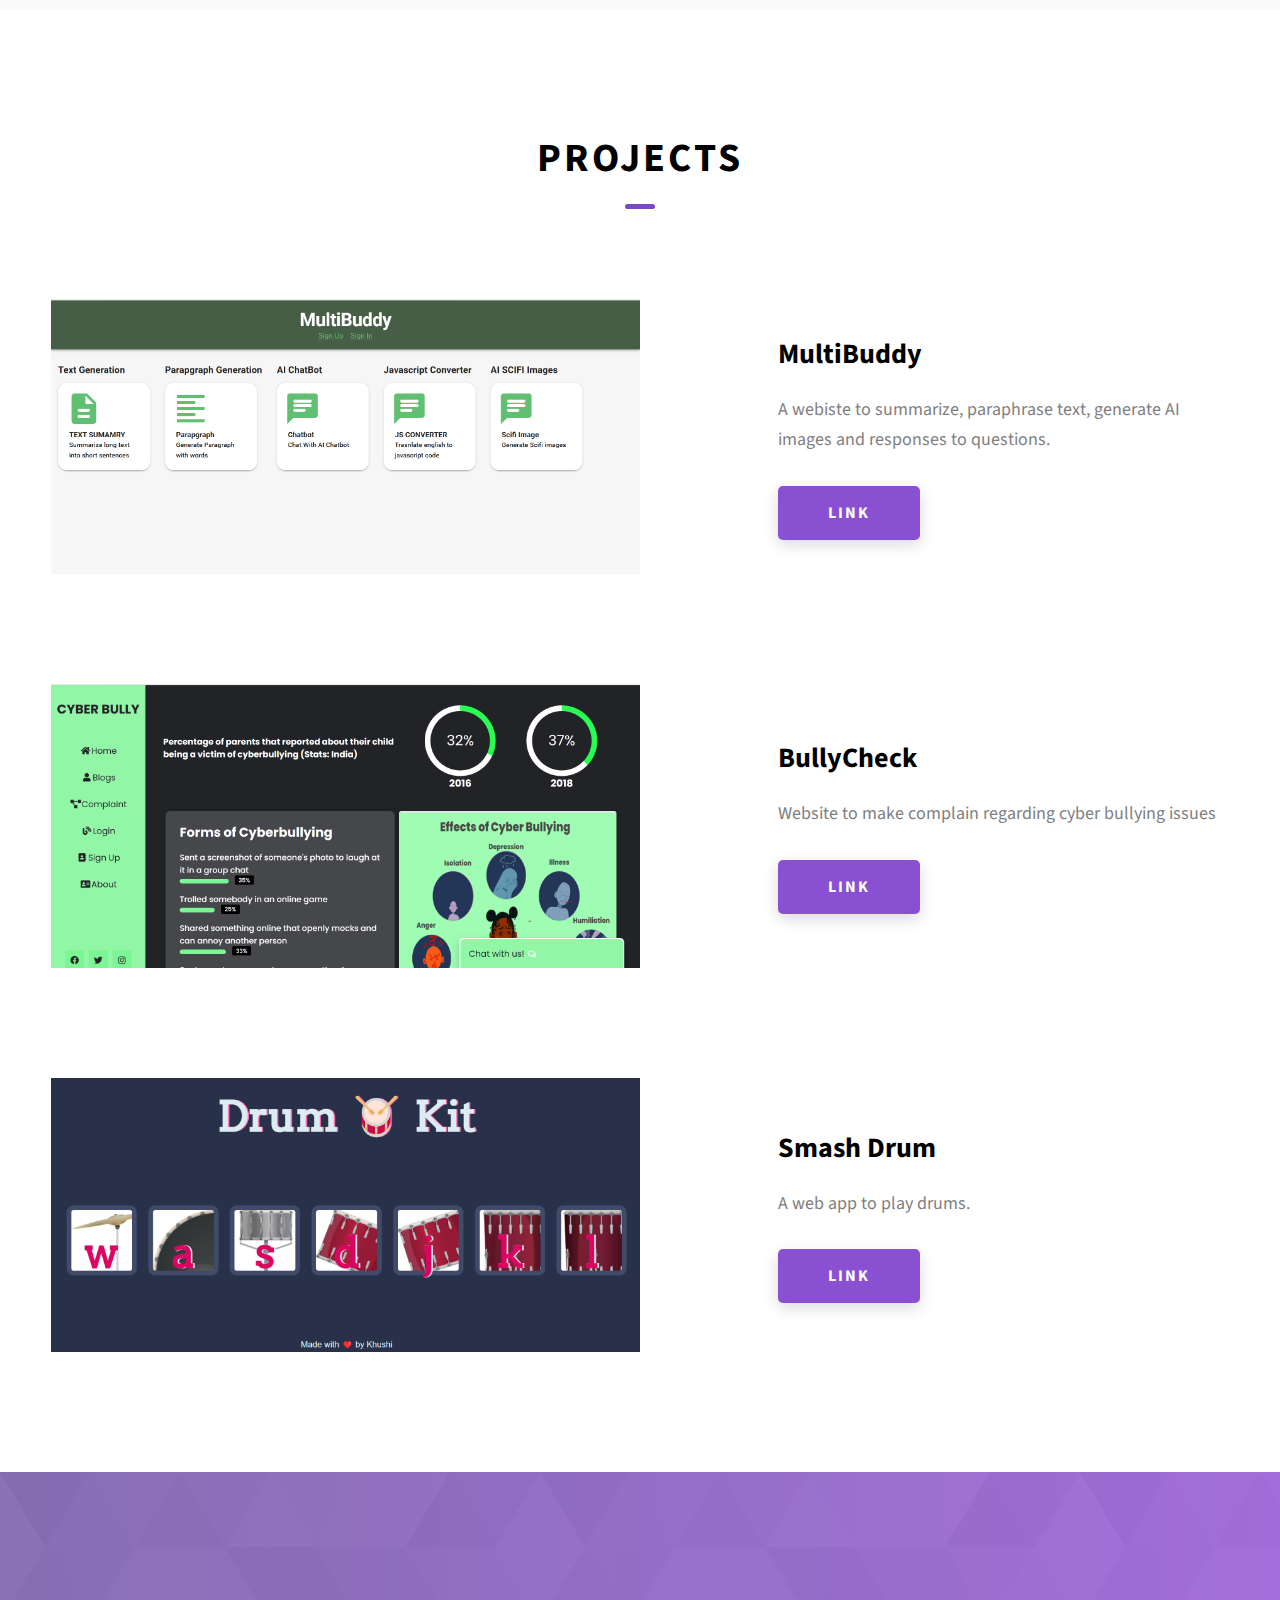
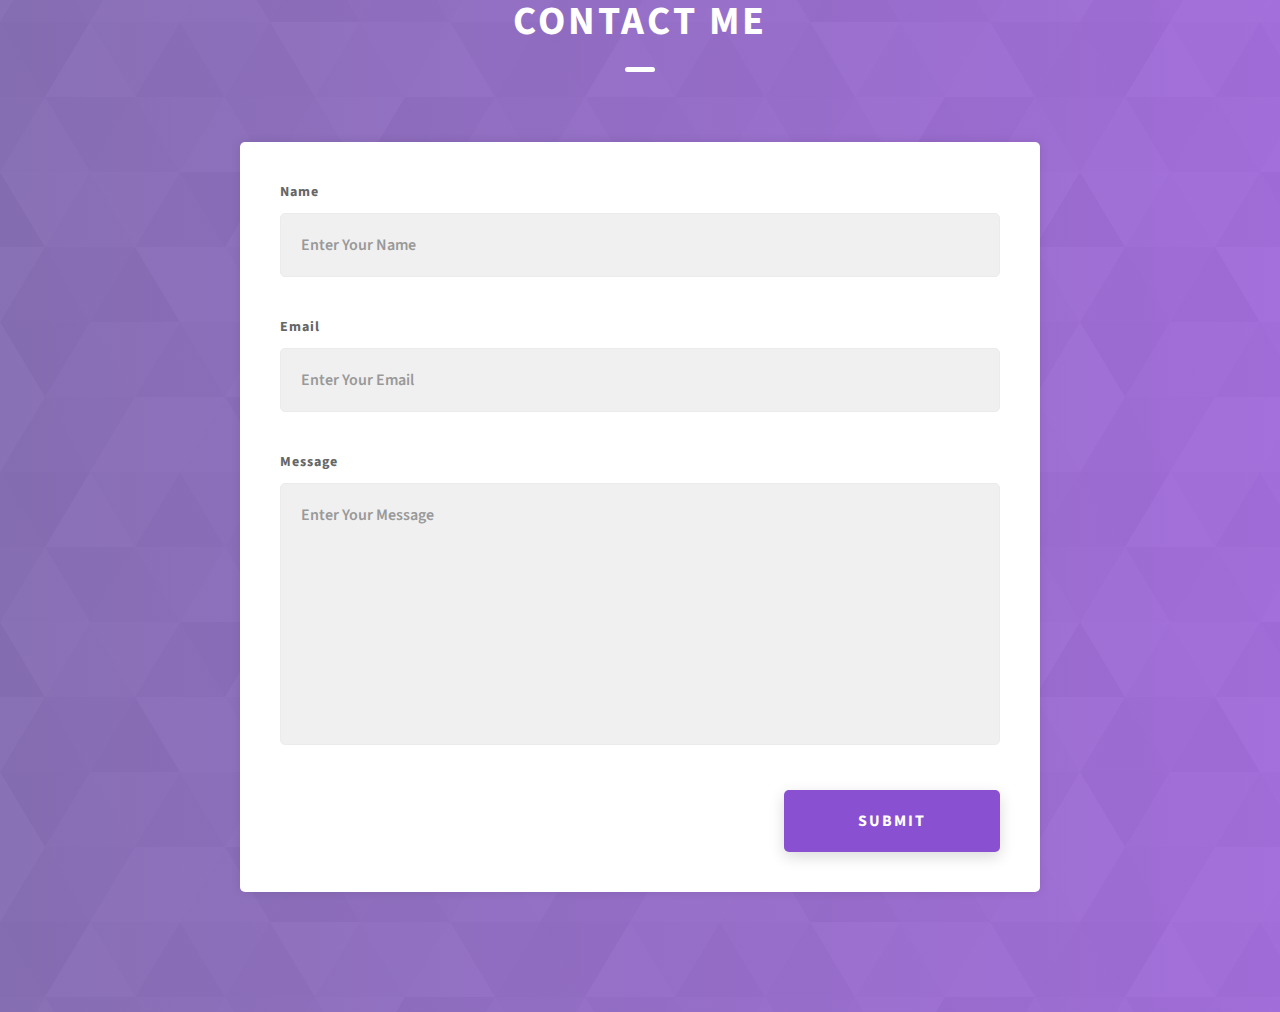
==== commit 07c3e11e: "Update index.html" ====
--- a/index.html
+++ b/index.html
@@ -21,7 +21,7 @@
     <div class="header__content">
       <div class="header__logo-container">
         <div class="header__logo-img-cont">
-          <img src="./assets/jpeg/khushigandhi.jpg" alt="Logo Image" class="header__logo-img" />
+          <img src="./assets/png/cyberbully.png" alt="Logo Image" class="header__logo-img" />
         </div>
         <span class="header__logo-sub">Khushi Gandhi</span>
       </div>
@@ -80,7 +80,7 @@
         </p>
       </div>
       <div class="home-hero__cta">
-        <a href="./#projects" class="btn btn--bg">Projects</a>
+        <a href="./index.html#projects" class="btn btn--bg">Projects</a>
       </div>
     </div>
     <div class="home-hero__socials">
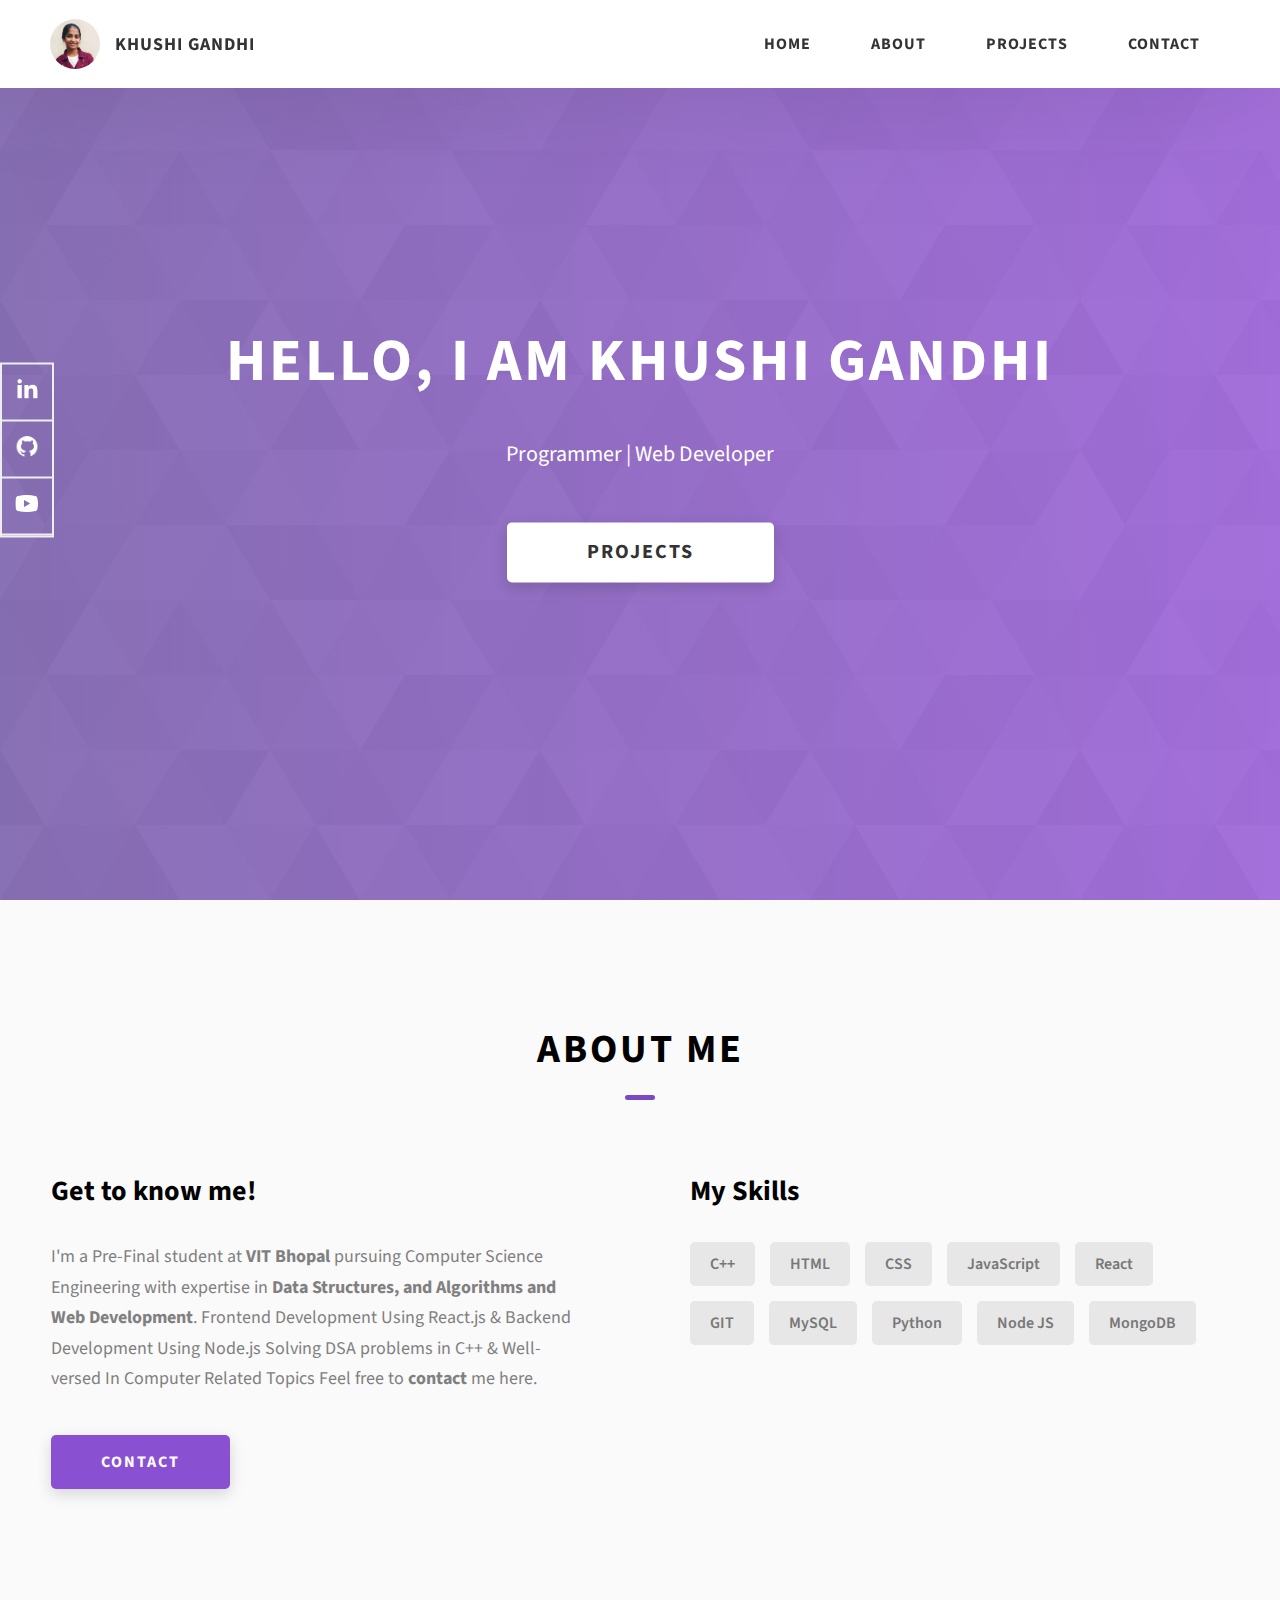
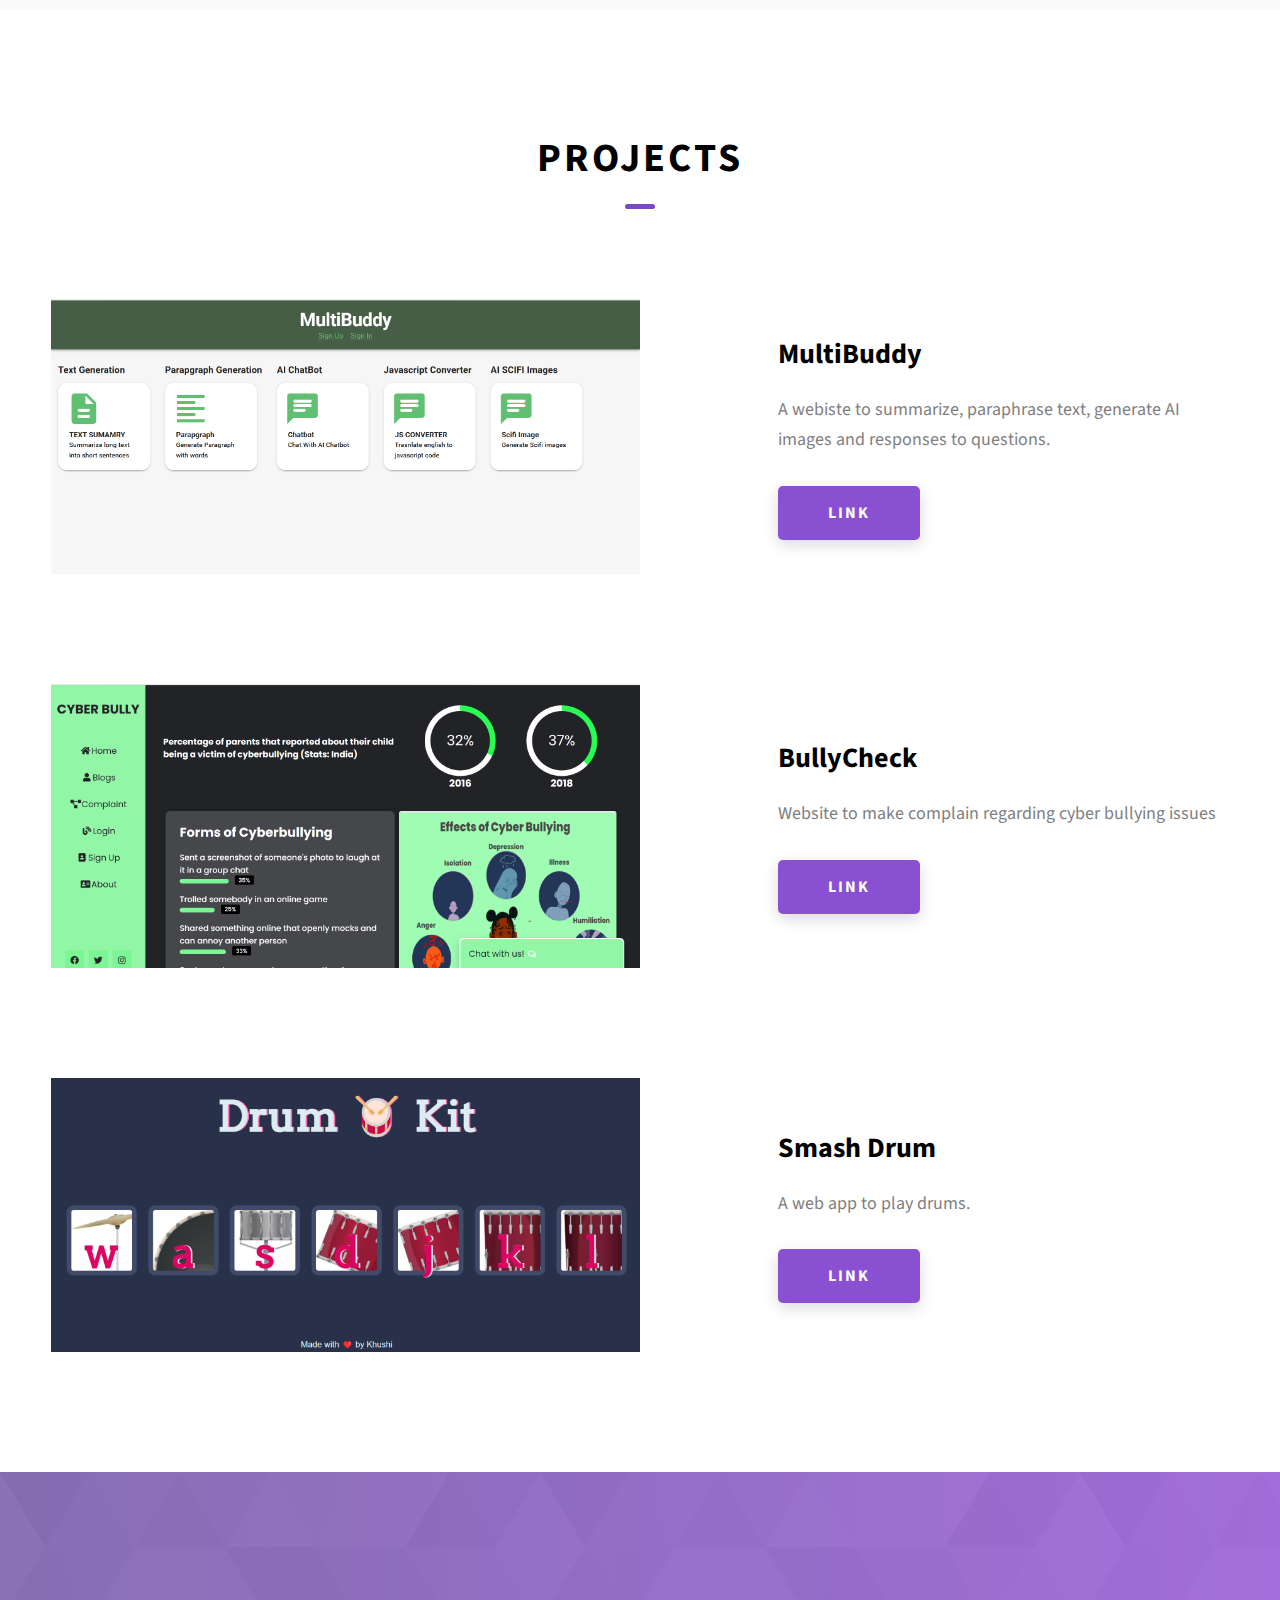
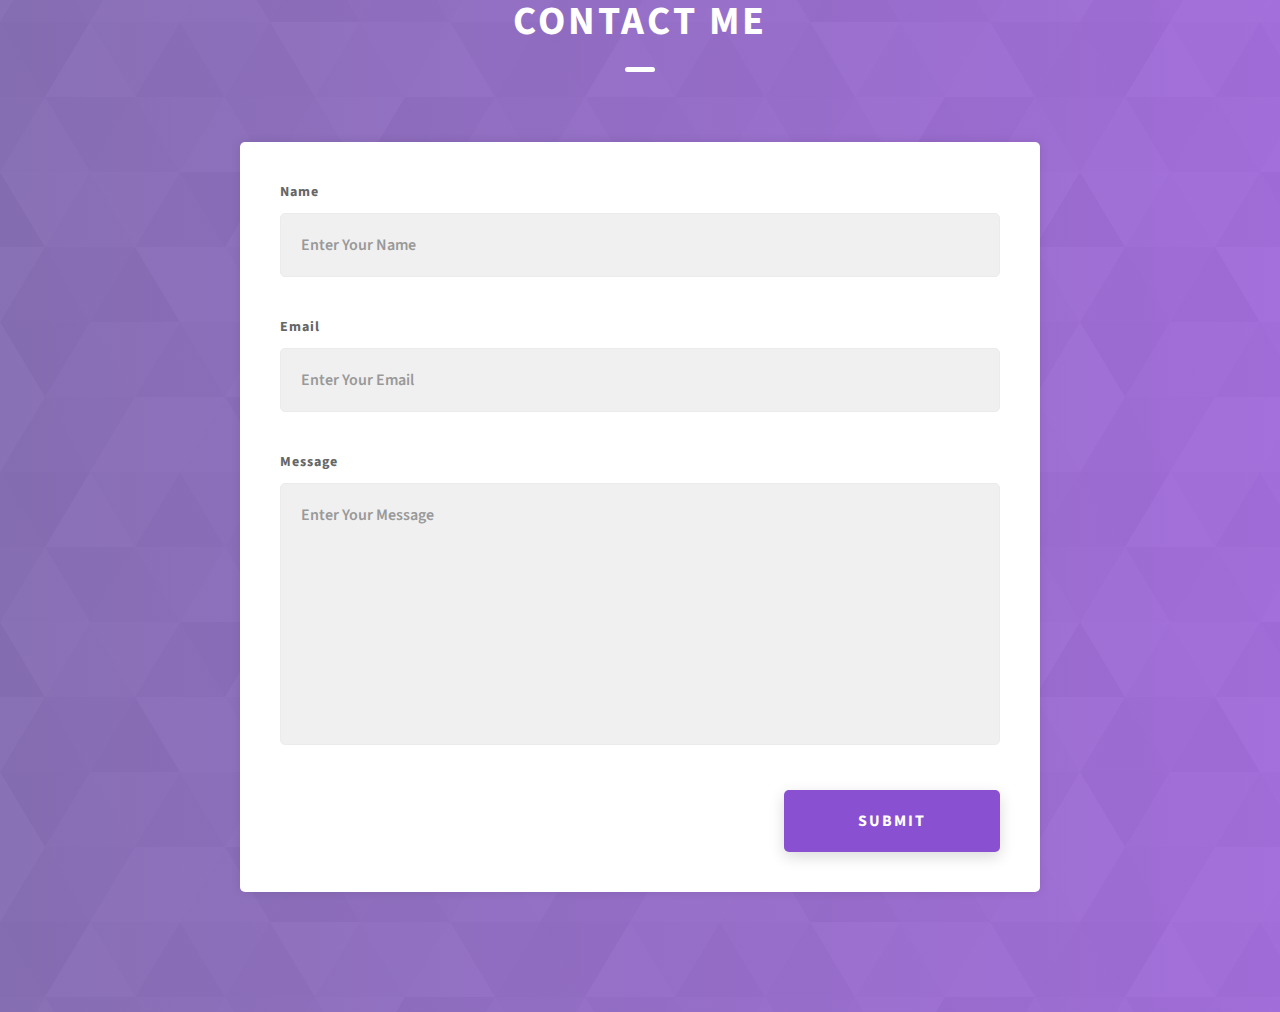
==== commit da8de1be: "Update index.html" ====
--- a/index.html
+++ b/index.html
@@ -21,7 +21,7 @@
     <div class="header__content">
       <div class="header__logo-container">
         <div class="header__logo-img-cont">
-          <img src="./assets/png/cyberbully.png" alt="Logo Image" class="header__logo-img" />
+          <img src="./assets/jpeg/khushigandhi.jpg" alt="Logo Image" class="header__logo-img" />
         </div>
         <span class="header__logo-sub">Khushi Gandhi</span>
       </div>
